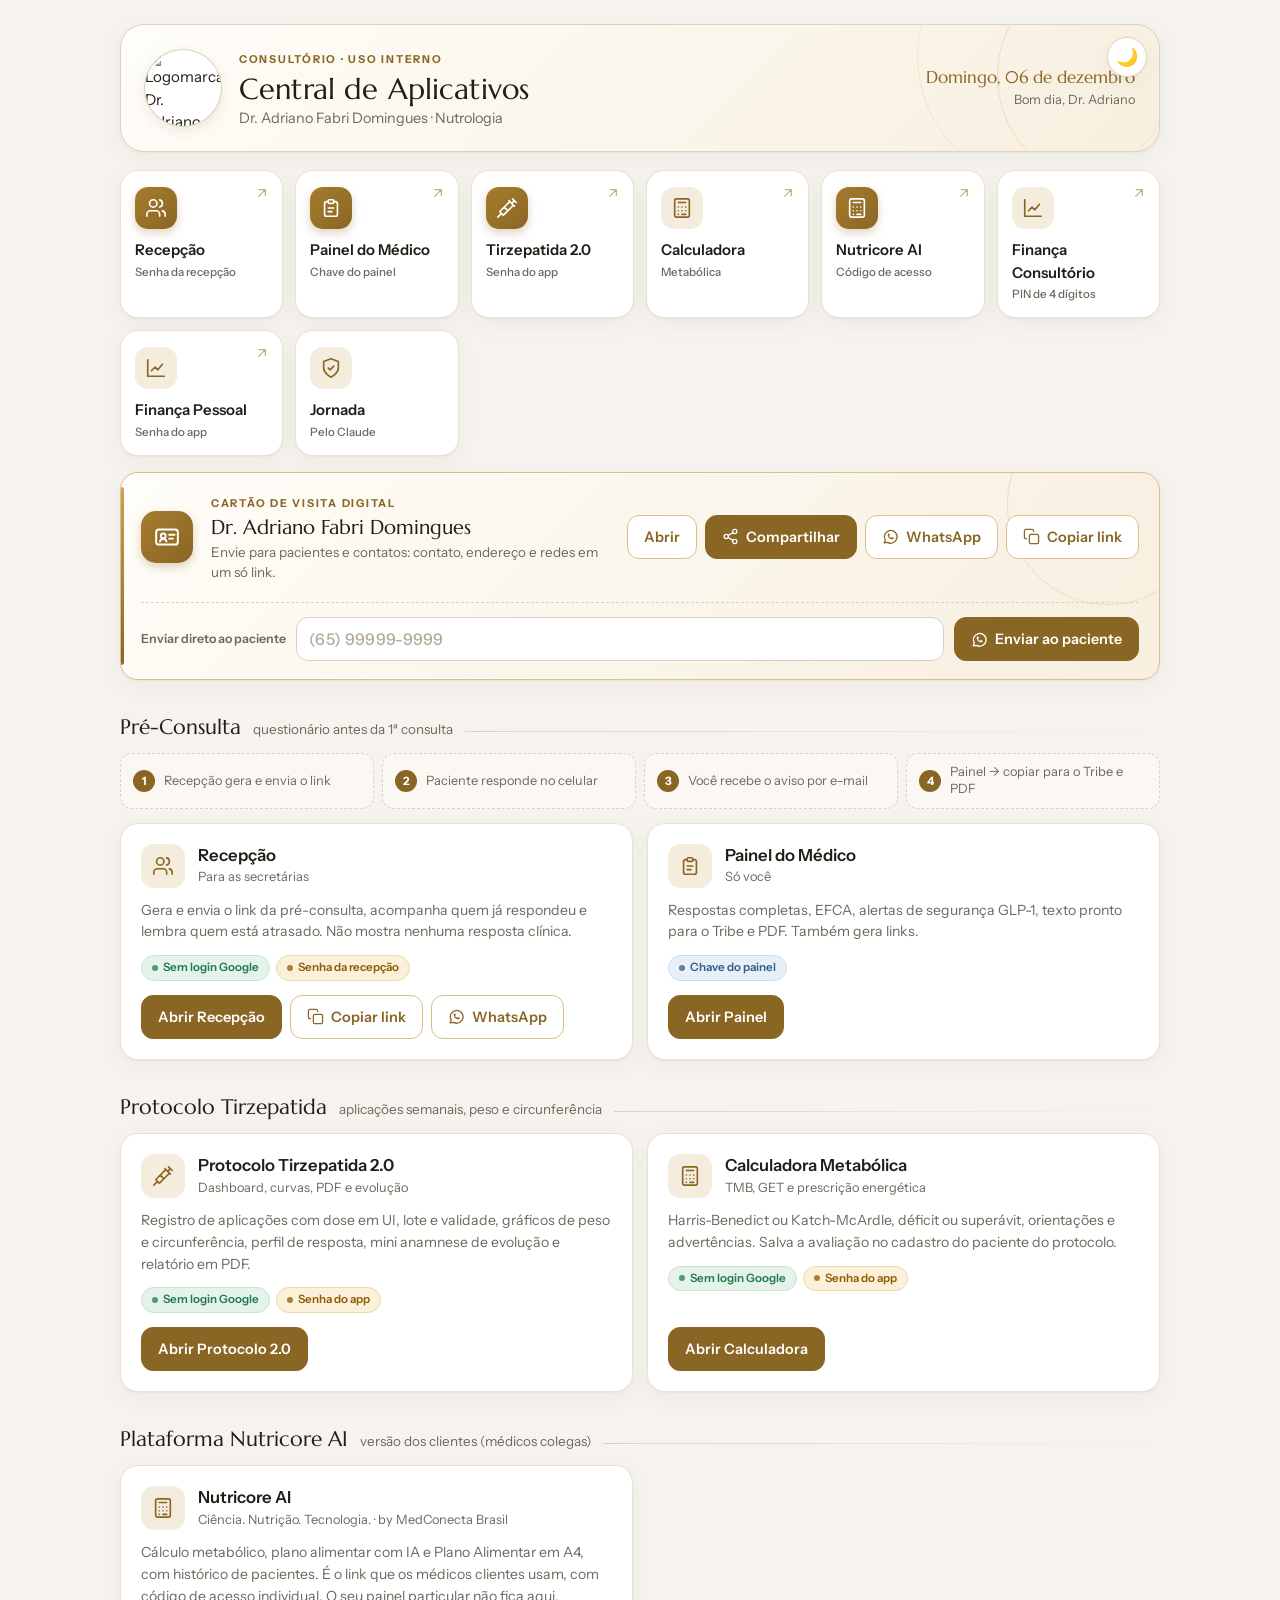
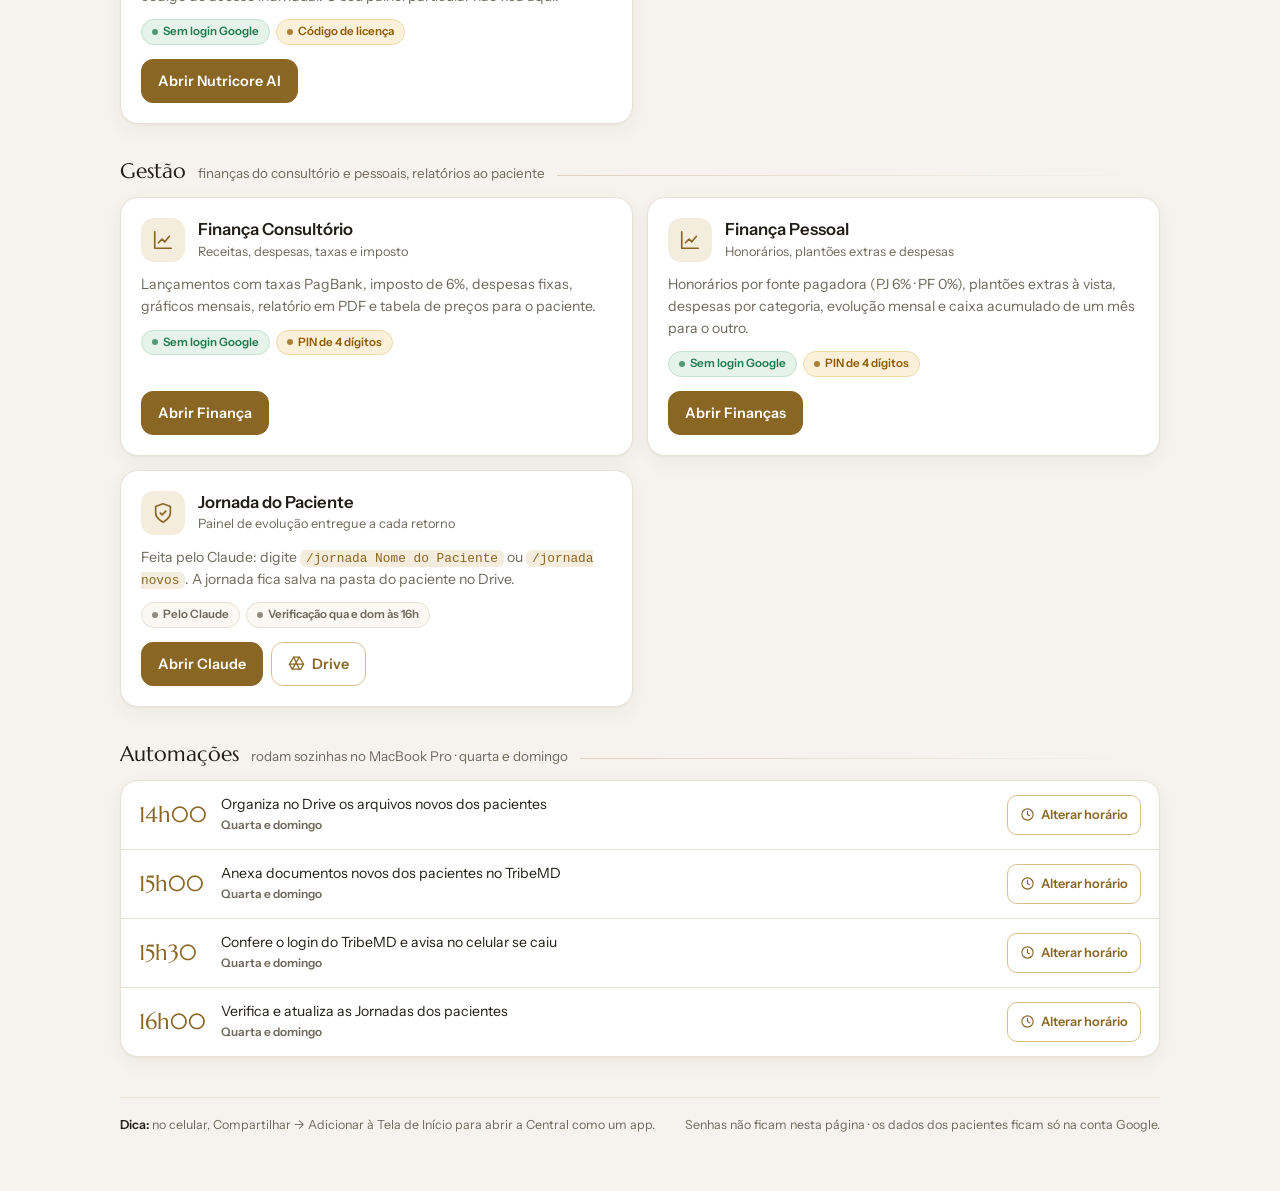
==== index.html @ 343236b6 "Plataforma Nutricore AI (versão dos clientes) em /plataforma/ e cartão na central Co-Authored-By: Cl" ====
<!DOCTYPE html>
<html lang="pt-BR">
<head>
<meta charset="utf-8">
<meta name="viewport" content="width=device-width, initial-scale=1, viewport-fit=cover">
<meta name="robots" content="noindex, nofollow">
<meta name="referrer" content="no-referrer">
<meta name="theme-color" content="#f6f3ee">
<meta name="format-detection" content="telephone=no">
<meta name="apple-mobile-web-app-capable" content="yes">
<meta name="mobile-web-app-capable" content="yes">
<meta name="apple-mobile-web-app-status-bar-style" content="default">
<meta name="apple-mobile-web-app-title" content="Central AD">
<title>Central de Aplicativos · Dr. Adriano Fabri Domingues</title>
<link rel="icon" href="https://adrianofabri.github.io/preconsulta/logo-redonda.png">
<link rel="apple-touch-icon" href="https://adrianofabri.github.io/preconsulta/logo-redonda.png">
<link rel="manifest" href="data:application/manifest+json,%7B%22name%22%3A%22Central%20de%20Aplicativos%20%C2%B7%20Dr.%20Adriano%22%2C%22short_name%22%3A%22Central%20AD%22%2C%22start_url%22%3A%22https%3A%2F%2Fadrianofabri.github.io%2F%22%2C%22scope%22%3A%22https%3A%2F%2Fadrianofabri.github.io%2F%22%2C%22display%22%3A%22standalone%22%2C%22background_color%22%3A%22%23f6f3ee%22%2C%22theme_color%22%3A%22%23f6f3ee%22%2C%22icons%22%3A%5B%7B%22src%22%3A%22https%3A%2F%2Fadrianofabri.github.io%2Fpreconsulta%2Flogo-redonda.png%22%2C%22sizes%22%3A%22512x512%22%2C%22type%22%3A%22image%2Fpng%22%7D%5D%7D">
<link rel="preconnect" href="https://fonts.googleapis.com">
<link rel="preconnect" href="https://fonts.gstatic.com" crossorigin>
<link rel="stylesheet" href="https://fonts.googleapis.com/css2?family=Marcellus&family=Instrument+Sans:wght@400;500;600;700&display=swap">
<style>
:root{--bg:#f6f3ee;--surface:#fff;--surface2:#fbf8f3;--ink:#221d16;--muted:#6f675b;--line:#e8e1d5;--line2:#ddd2bf;
--accent:#8a6624;--accent-d:#6f5019;--accent-soft:#f4ecdc;--gold:#b8913f;--gold-l:#d9c08a;
--ok:#1f7a4d;--ok-soft:#e5f3eb;--info:#2d5f8a;--info-soft:#e8eff6;--warn:#8f5b00;--warn-soft:#fbf0d9;
--f-display:"Marcellus",Georgia,serif;--f-body:"Instrument Sans",system-ui,-apple-system,"Segoe UI",sans-serif;
--r:18px;--sh:0 1px 2px rgba(60,40,10,.04),0 6px 20px rgba(60,40,10,.05);--sh-h:0 2px 4px rgba(60,40,10,.05),0 12px 32px rgba(60,40,10,.09)}
*{box-sizing:border-box}
[hidden]{display:none!important}
html{-webkit-text-size-adjust:100%;scroll-behavior:smooth;scroll-padding-top:16px}
body{margin:0;background:var(--bg);color:var(--ink);font-family:var(--f-body);font-size:15px;line-height:1.5;-webkit-font-smoothing:antialiased;-webkit-tap-highlight-color:transparent}
a{color:inherit}
svg.i{width:22px;height:22px;fill:none;stroke:currentColor;stroke-width:1.8;stroke-linecap:round;stroke-linejoin:round;flex:none}
.wrap{max-width:1080px;margin:0 auto;padding:calc(24px + env(safe-area-inset-top)) calc(20px + env(safe-area-inset-right)) calc(56px + env(safe-area-inset-bottom)) calc(20px + env(safe-area-inset-left))}

/* topo */
.hero{position:relative;display:flex;align-items:center;gap:18px;padding:22px 24px;border-radius:24px;background:linear-gradient(135deg,#fffdf9 0%,#f7efdf 100%);border:1px solid var(--line2);box-shadow:var(--sh);overflow:hidden;overflow:clip}
.hero::after{content:"";position:absolute;right:-60px;top:-60px;width:220px;height:220px;border-radius:50%;border:1px solid rgba(184,145,63,.22);pointer-events:none}
.hero::before{content:"";position:absolute;right:-20px;top:-100px;width:260px;height:260px;border-radius:50%;border:1px solid rgba(184,145,63,.14);pointer-events:none}
.hero img{width:76px;height:76px;border-radius:50%;flex:none;background:#fff;box-shadow:0 0 0 1px var(--line2),0 4px 14px rgba(60,40,10,.10)}
.hero .tx{min-width:0;position:relative;z-index:1}
.eyebrow{font-size:.68rem;font-weight:700;letter-spacing:.16em;text-transform:uppercase;color:var(--accent)}
.hero h1{font:400 1.8rem/1.15 var(--f-display);margin:3px 0 2px;letter-spacing:.005em}
.hero p{margin:0;color:var(--muted);font-size:.9rem}
.hero .dt{margin-left:auto;text-align:right;position:relative;z-index:1;flex:none}
.hero .dt b{display:block;font:400 1.08rem var(--f-display);color:var(--accent)}
.hero .dt span{font-size:.8rem;color:var(--muted)}

/* acesso rápido */
.quick{display:grid;grid-template-columns:repeat(6,minmax(0,1fr));gap:12px;margin:18px 0 6px}
.qt{position:relative;display:flex;flex-direction:column;align-items:flex-start;gap:10px;min-height:118px;padding:16px 14px 14px;border-radius:var(--r);background:var(--surface);border:1px solid var(--line);box-shadow:var(--sh);text-decoration:none;transition:transform .12s ease,box-shadow .15s,border-color .15s}
.qt:hover{border-color:var(--gold-l);box-shadow:var(--sh-h)}
.qt:active{transform:scale(.97)}
.qt .ic{width:42px;height:42px;border-radius:13px;display:grid;place-items:center;background:var(--accent-soft);color:var(--accent)}
.qt.pri .ic{background:linear-gradient(135deg,#a67c2e,#8a6624);color:#fff;box-shadow:0 4px 10px rgba(138,102,36,.28)}
.qt b{font-size:.93rem;font-weight:600;line-height:1.2}
.qt small{display:block;margin-top:2px;font-size:.72rem;color:var(--muted);font-weight:500}
.qt .ar{position:absolute;top:14px;right:12px;width:16px;height:16px;color:#c3ad80}

/* seções */
.sec{margin:34px 0 14px;display:flex;align-items:flex-end;gap:4px 12px;flex-wrap:wrap}
.sec h2{font:400 1.32rem/1.2 var(--f-display);margin:0}
.sec span{color:var(--muted);font-size:.84rem}
.sec::after{content:"";flex:1 1 40px;height:1px;background:linear-gradient(90deg,var(--line2),transparent);margin-bottom:7px;min-width:40px}
.grid{display:grid;grid-template-columns:repeat(2,minmax(0,1fr));gap:14px}
.card{background:var(--surface);border:1px solid var(--line);border-radius:var(--r);padding:20px;display:flex;flex-direction:column;gap:12px;box-shadow:var(--sh);transition:box-shadow .15s,border-color .15s}
.card:hover{border-color:var(--gold-l);box-shadow:var(--sh-h)}
.card .top{display:flex;align-items:center;gap:13px}
.ico{width:44px;height:44px;border-radius:13px;background:var(--accent-soft);color:var(--accent);display:grid;place-items:center;flex:none}
.card h3{margin:0;font-size:1.04rem;font-weight:600;line-height:1.25}
.card .sub{margin:2px 0 0;color:var(--muted);font-size:.8rem}
.card p.d{margin:0;color:var(--muted);font-size:.88rem;line-height:1.55}
.tags{display:flex;flex-wrap:wrap;gap:6px}
.tag{display:inline-flex;align-items:center;gap:5px;font-size:.72rem;font-weight:600;padding:3px 10px;border-radius:999px;border:1px solid}
.tag::before{content:"";width:6px;height:6px;border-radius:50%;background:currentColor;opacity:.75}
.t-free{color:var(--ok);background:var(--ok-soft);border-color:#c4e3d1}
.t-google{color:var(--info);background:var(--info-soft);border-color:#cbdaea}
.t-pin{color:var(--warn);background:var(--warn-soft);border-color:#eedaa9}
.t-who{color:var(--muted);background:var(--surface2);border-color:var(--line)}
.btns{display:flex;flex-wrap:wrap;gap:8px;margin-top:auto;padding-top:2px}
.btn{display:inline-flex;align-items:center;justify-content:center;gap:7px;min-height:44px;text-decoration:none;font:600 .9rem var(--f-body);padding:10px 16px;border-radius:12px;background:var(--accent);color:#fff;border:1px solid var(--accent);cursor:pointer;transition:background .15s,transform .1s;white-space:nowrap}
.btn:hover{background:var(--accent-d)}
.btn:active{transform:scale(.97)}
.btn.ghost{background:var(--surface);color:var(--accent);border-color:var(--gold-l)}
.btn.ghost:hover{background:var(--accent-soft)}
.btn.ok{background:var(--ok);border-color:var(--ok);color:#fff}
.btn svg.i{width:17px;height:17px}
.btn:focus-visible,.qt:focus-visible,.alt:focus-visible{outline:2px solid var(--accent);outline-offset:2px}
code{font-family:ui-monospace,Menlo,monospace;font-size:.8rem;background:var(--accent-soft);color:var(--accent);padding:1px 6px;border-radius:6px;word-break:break-word}

/* cartão digital */
.cartao{position:relative;display:flex;align-items:center;gap:18px;margin:16px 0 0;padding:18px 20px;border-radius:var(--r);background:linear-gradient(135deg,#fffdf9 0%,#f7efdf 100%);border:1px solid var(--gold-l);box-shadow:var(--sh);overflow:hidden;overflow:clip}
.cartao::before{content:"";position:absolute;left:0;top:14px;bottom:14px;width:3px;border-radius:0 3px 3px 0;background:linear-gradient(180deg,#c9a352,#8a6624)}
.cartao::after{content:"";position:absolute;right:-50px;top:-70px;width:200px;height:200px;border-radius:50%;border:1px solid rgba(184,145,63,.22);pointer-events:none}
.cartao .ic{flex:none;width:52px;height:52px;border-radius:15px;display:grid;place-items:center;background:linear-gradient(135deg,#a67c2e,#8a6624);color:#fff;box-shadow:0 4px 10px rgba(138,102,36,.28)}
.cartao .ic svg.i{width:26px;height:26px}
.cartao .tx{flex:1;min-width:0;position:relative;z-index:1}
.cartao h2{font:400 1.25rem/1.2 var(--f-display);margin:2px 0 2px;color:var(--ink)}
.cartao p{margin:0;font-size:.84rem;color:var(--muted)}
.cartao .btns{flex:none;margin:0;padding:0;position:relative;z-index:1}
.cartao{flex-wrap:wrap}
.envio{flex:1 1 100%;display:flex;gap:10px;align-items:center;margin:2px 0 0;padding-top:14px;border-top:1px dashed var(--line2);position:relative;z-index:1}
.envio label{font-size:.78rem;font-weight:600;color:var(--muted);white-space:nowrap}
.envio input{flex:1;min-width:0;min-height:44px;font:500 1rem var(--f-body);padding:10px 12px;border:1px solid var(--line2);border-radius:12px;background:#fff;color:var(--ink);letter-spacing:.02em}
.envio input::placeholder{color:#b5ab9a}
.envio input:focus{outline:2px solid var(--accent);outline-offset:1px}
.envio .btn{flex:none}

/* fluxo */
.fluxo{display:grid;grid-template-columns:repeat(4,minmax(0,1fr));gap:8px;margin:0 0 14px;padding:0;list-style:none;counter-reset:s}
.fluxo li{display:flex;align-items:center;gap:9px;padding:10px 12px;border-radius:12px;background:var(--surface2);border:1px dashed var(--line2);font-size:.8rem;color:var(--muted);line-height:1.3}
.fluxo li::before{counter-increment:s;content:counter(s);flex:none;width:22px;height:22px;border-radius:50%;background:var(--accent);color:#fff;font:700 .72rem/22px var(--f-body);text-align:center}

/* automações */
.auto{background:var(--surface);border:1px solid var(--line);border-radius:var(--r);box-shadow:var(--sh);overflow:hidden}
.ta{display:flex;align-items:center;gap:14px;padding:14px 18px;border-top:1px solid var(--line)}
.ta:first-child{border-top:0}
.ta .hr{flex:none;width:68px;font:400 1.35rem/1 var(--f-display);color:var(--accent)}
.ta .tx{flex:1;min-width:0}
.ta .tx span{display:block;font-size:.88rem;line-height:1.35}
.ta .tx em{display:block;font-style:normal;font-size:.74rem;font-weight:600;color:var(--muted);margin-top:3px}
.alt{flex:none;display:inline-flex;align-items:center;gap:6px;min-height:40px;font:600 .8rem var(--f-body);color:var(--accent);background:var(--surface);border:1px solid var(--gold-l);border-radius:10px;padding:8px 12px;cursor:pointer}
.alt:hover{background:var(--accent-soft)}
.alt svg.i{width:15px;height:15px}

/* painel de ajuste (folha inferior no celular, diálogo no computador) */
.veu{position:fixed;inset:0;background:rgba(34,29,22,.38);backdrop-filter:blur(2px);-webkit-backdrop-filter:blur(2px);z-index:40;opacity:0;transition:opacity .2s}
.veu.on{opacity:1}
.ajuste{position:fixed;left:50%;top:50%;width:min(480px,calc(100vw - 32px));max-height:calc(100vh - 32px);overflow:auto;transform:translate(-50%,-46%);opacity:0;z-index:41;background:var(--surface);border-radius:22px;padding:22px;box-shadow:0 20px 60px rgba(34,29,22,.25);transition:transform .22s ease,opacity .2s}
.ajuste.on{transform:translate(-50%,-50%);opacity:1}
.aj-h{display:flex;align-items:flex-start;gap:12px;margin-bottom:14px}
.aj-h .eyebrow{display:block;margin-bottom:3px}
.aj-h b{font:400 1.1rem/1.3 var(--f-display);display:block}
.aj-x{margin-left:auto;flex:none;width:36px;height:36px;border-radius:50%;border:1px solid var(--line);background:var(--surface2);color:var(--muted);font-size:1.2rem;line-height:1;cursor:pointer}
.aj-row{display:grid;grid-template-columns:1fr 1fr;gap:12px}
.ajuste label.f{font-size:.78rem;font-weight:600;color:var(--muted);display:flex;flex-direction:column;gap:5px}
.ajuste input[type=time],.ajuste select{width:100%;min-height:46px;font:500 1rem var(--f-body);padding:10px 12px;border:1px solid var(--line2);border-radius:12px;background:var(--surface2);color:var(--ink);-webkit-appearance:none;appearance:none}
.ajuste select{background-image:linear-gradient(45deg,transparent 50%,var(--accent) 50%),linear-gradient(135deg,var(--accent) 50%,transparent 50%);background-position:calc(100% - 18px) 20px,calc(100% - 13px) 20px;background-size:5px 5px;background-repeat:no-repeat;padding-right:30px}
.ajuste input:focus,.ajuste select:focus{outline:2px solid var(--accent);outline-offset:1px}
.dias{display:grid;grid-template-columns:repeat(7,minmax(0,1fr));gap:5px;margin-top:12px}
.dias label{position:relative}
.dias input{position:absolute;opacity:0;inset:0;margin:0;cursor:pointer}
.dias span{display:flex;align-items:center;justify-content:center;min-height:40px;border:1px solid var(--line2);border-radius:999px;padding:6px 2px;background:var(--surface2);font-size:.8rem;font-weight:600;color:var(--muted)}
.dias input:checked+span{background:var(--accent);border-color:var(--accent);color:#fff}
.dias input:focus-visible+span{outline:2px solid var(--accent);outline-offset:2px}
.pausa{display:flex;align-items:center;gap:10px;margin-top:14px;padding:12px;border-radius:12px;background:var(--surface2);font-size:.88rem;cursor:pointer}
.pausa input{width:20px;height:20px;accent-color:var(--accent)}
.ajuste .btns{margin-top:16px}
.ajuste .btns .btn{flex:1}
.aj-nota{margin:12px 0 0;font-size:.78rem;color:var(--muted)}
.aj-nota.err{color:#b3261e;font-weight:600}

footer{margin-top:40px;padding-top:18px;border-top:1px solid var(--line);color:var(--muted);font-size:.78rem;display:flex;flex-wrap:wrap;gap:6px 18px;justify-content:space-between}
footer b{color:var(--ink);font-weight:600}
.toast{position:fixed;left:50%;bottom:calc(24px + env(safe-area-inset-bottom));transform:translate(-50%,20px);opacity:0;background:var(--ink);color:#fff;font-size:.88rem;font-weight:600;padding:11px 18px;border-radius:999px;z-index:60;transition:all .22s;pointer-events:none;box-shadow:0 8px 24px rgba(0,0,0,.2)}
.toast.on{transform:translate(-50%,0);opacity:1}

@media (max-width:960px){.quick{grid-template-columns:repeat(3,minmax(0,1fr))}}
@media (max-width:760px){
  .cartao{flex-wrap:wrap;padding:16px;gap:12px 14px;border-radius:16px}
  .cartao .ic{width:46px;height:46px}
  .cartao .tx{flex:1 1 calc(100% - 64px)}
  .cartao .btns{flex:1 1 100%;display:grid;grid-template-columns:1fr 1fr;gap:8px}
  .cartao .btns .btn{width:100%}
  .envio{flex-wrap:wrap;gap:8px}
  .envio label{flex:1 1 100%}
  .envio input{font-size:16px}
  .envio .btn{flex:1 1 100%}
  body{font-size:15.5px}
  .wrap{padding:calc(14px + env(safe-area-inset-top)) calc(14px + env(safe-area-inset-right)) calc(40px + env(safe-area-inset-bottom)) calc(14px + env(safe-area-inset-left))}
  .hero{padding:18px;gap:14px;border-radius:22px;align-items:center}
  .hero img{width:60px;height:60px}
  .hero h1{font-size:1.38rem}
  .hero p{font-size:.8rem}
  .hero .dt{display:none}
  .hero .tx .greet{display:block}
  .quick{grid-template-columns:repeat(2,minmax(0,1fr));gap:10px;margin-top:14px}
  .qt{min-height:104px;padding:14px 12px 12px;border-radius:16px}
  .qt .ic{width:40px;height:40px}
  .grid{grid-template-columns:1fr;gap:12px}
  .card{padding:18px 16px;border-radius:16px}
  .card .btns .btn{flex:1 1 auto}
  .card .btns .btn:first-child{flex-basis:100%}
  .fluxo{grid-template-columns:1fr 1fr}
  .sec{margin:28px 2px 12px}
  .sec h2{font-size:1.22rem}
  .ta{padding:14px;gap:12px;flex-wrap:wrap}
  .ta .hr{width:auto;min-width:58px;font-size:1.25rem}
  .ta .tx{flex:1 1 calc(100% - 90px)}
  .alt{width:100%;justify-content:center;margin-left:70px;width:calc(100% - 70px)}
  .ajuste{left:0;right:0;top:auto;bottom:0;width:100%;max-height:88vh;border-radius:22px 22px 0 0;transform:translateY(100%);opacity:1;padding:10px 18px calc(18px + env(safe-area-inset-bottom))}
  .ajuste::before{content:"";display:block;width:40px;height:5px;border-radius:99px;background:var(--line2);margin:0 auto 14px}
  .ajuste.on{transform:translateY(0)}
  .aj-row{grid-template-columns:1fr}
  footer{flex-direction:column}
}
.greet{display:none;margin-top:6px;font-size:.8rem;color:var(--accent);font-weight:600}
@media (prefers-reduced-motion:reduce){*{transition:none!important;scroll-behavior:auto!important}}
.theme-btn{position:absolute;top:12px;right:12px;z-index:2;width:40px;height:40px;border-radius:50%;border:1px solid var(--line2);background:var(--surface);color:var(--accent);cursor:pointer;display:grid;place-items:center;font-size:18px;line-height:1;box-shadow:var(--sh)}
.theme-btn:hover{background:var(--accent-soft)}
/* Tema escuro MedTech (mesmos tons da Prescrição Metabólica: grafite #111318 / #1C2026, texto #F7F6F2, dourado #C5A46D) */
html[data-theme="dark"]{color-scheme:dark;--bg:#111318;--surface:#1C2026;--surface2:#23272E;--ink:#F7F6F2;--muted:#B4BAC4;--line:#343941;--line2:#4A505A;--accent:#C5A46D;--accent-d:#D8BC8A;--accent-soft:#2D2A24;--gold:#AD863B;--gold-l:#6E5D3F;--ok:#9FD3AC;--ok-soft:#1F3326;--info:#A9C7E2;--info-soft:#1E2B38;--warn:#F3CF85;--warn-soft:#3A3020;--sh:0 1px 2px rgba(0,0,0,.35),0 6px 20px rgba(0,0,0,.28);--sh-h:0 2px 4px rgba(0,0,0,.4),0 12px 32px rgba(0,0,0,.45)}
html[data-theme="dark"] body{background:var(--bg)}
html[data-theme="dark"] .hero,html[data-theme="dark"] .cartao{background:linear-gradient(135deg,#1C2026 0%,#15181D 100%)}
html[data-theme="dark"] .hero img{background:#1C2026}
html[data-theme="dark"] .envio input{background:var(--surface2)}
html[data-theme="dark"] .envio input::placeholder{color:#8A919C}
html[data-theme="dark"] .btn:not(.ghost),html[data-theme="dark"] .fluxo li::before,html[data-theme="dark"] .dias input:checked+span{color:#111318}
html[data-theme="dark"] .t-free{border-color:#2F5A3C}
html[data-theme="dark"] .t-google{border-color:#34506B}
html[data-theme="dark"] .t-pin{border-color:#5E4E2C}
html[data-theme="dark"] .aj-nota.err{color:#F2A6A0}
html[data-theme="dark"] .toast{background:#F7F6F2;color:#111318}
html[data-theme="dark"] .veu{background:rgba(0,0,0,.55)}
</style>
<script>try{var t=localStorage.getItem("central-tema");if(t==="dark")document.documentElement.setAttribute("data-theme","dark")}catch(e){}</script>
</head>
<body>
<svg width="0" height="0" style="position:absolute" aria-hidden="true">
  <symbol id="i-recep" viewBox="0 0 24 24"><path d="M16 21v-2a4 4 0 0 0-4-4H6a4 4 0 0 0-4 4v2"/><circle cx="9" cy="7" r="4"/><path d="M22 21v-2a4 4 0 0 0-3-3.87M16 3.13a4 4 0 0 1 0 7.75"/></symbol>
  <symbol id="i-painel" viewBox="0 0 24 24"><path d="M9 5H7a2 2 0 0 0-2 2v12a2 2 0 0 0 2 2h10a2 2 0 0 0 2-2V7a2 2 0 0 0-2-2h-2"/><rect x="9" y="3" width="6" height="4" rx="1"/><path d="M9 12h6M9 16h4"/></symbol>
  <symbol id="i-tirze" viewBox="0 0 24 24"><path d="m18 2 4 4M17 7l3-3M19 9 8.7 19.3a1 1 0 0 1-1.4 0L4.7 16.7a1 1 0 0 1 0-1.4L15 5M9 11l4 4M5 19l-3 3M14 4l6 6"/></symbol>
  <symbol id="i-calc" viewBox="0 0 24 24"><rect x="4" y="2" width="16" height="20" rx="2"/><path d="M8 6h8M8 11h.01M12 11h.01M16 11h.01M8 15h.01M12 15h.01M16 15h.01M8 19h.01M12 19h4"/></symbol>
  <symbol id="i-fin" viewBox="0 0 24 24"><path d="M3 3v18h18"/><path d="m7 15 4-4 3 3 5-6"/></symbol>
  <symbol id="i-jorn" viewBox="0 0 24 24"><path d="M12 22s8-4 8-10V5l-8-3-8 3v7c0 6 8 10 8 10z"/><path d="m9 12 2 2 4-4"/></symbol>
  <symbol id="i-seta" viewBox="0 0 24 24"><path d="M7 17 17 7M8 7h9v9"/></symbol>
  <symbol id="i-copia" viewBox="0 0 24 24"><rect x="9" y="9" width="13" height="13" rx="2"/><path d="M5 15H4a2 2 0 0 1-2-2V4a2 2 0 0 1 2-2h9a2 2 0 0 1 2 2v1"/></symbol>
  <symbol id="i-wa" viewBox="0 0 24 24"><path d="M3 21l1.65-3.8A9 9 0 1 1 7.9 20.3L3 21"/><path d="M9 10a.5.5 0 0 0 1 0V9a.5.5 0 0 0-1 0v1a5 5 0 0 0 5 5h1a.5.5 0 0 0 0-1h-1a.5.5 0 0 0 0 1"/></symbol>
  <symbol id="i-relogio" viewBox="0 0 24 24"><circle cx="12" cy="12" r="9"/><path d="M12 7v5l3 2"/></symbol>
  <symbol id="i-cartao" viewBox="0 0 24 24"><rect x="2" y="5" width="20" height="14" rx="2.5"/><circle cx="8.5" cy="11" r="2.2"/><path d="M5.5 16c.6-1.5 1.7-2.3 3-2.3s2.4.8 3 2.3M14 10h5M14 13.5h3.5"/></symbol>
  <symbol id="i-share" viewBox="0 0 24 24"><circle cx="18" cy="5" r="3"/><circle cx="6" cy="12" r="3"/><circle cx="18" cy="19" r="3"/><path d="m8.6 13.5 6.8 4M15.4 6.5l-6.8 4"/></symbol>
  <symbol id="i-drive" viewBox="0 0 24 24"><path d="M8 3h8l6 10-4 7H6l-4-7z"/><path d="m8 3 8 17M16 3 6 20M2 13h20"/></symbol>
</svg>

<div class="wrap">

<header class="hero">
  <img src="https://adrianofabri.github.io/preconsulta/logo-redonda.png" alt="Logomarca Dr. Adriano Fabri Domingues" width="76" height="76">
  <div class="tx">
    <span class="eyebrow">Consultório · uso interno</span>
    <h1>Central de Aplicativos</h1>
    <p>Dr. Adriano Fabri Domingues · Nutrologia</p>
    <span class="greet" id="greet-m"></span>
  </div>
  <div class="dt"><b id="data"></b><span id="saud"></span></div>
  <button class="theme-btn" id="theme-toggle" type="button" aria-label="Alternar modo escuro" title="Modo escuro">🌙</button>
</header>

<nav class="quick" aria-label="Acesso rápido">
  <a class="qt pri" href="https://adrianofabri.github.io/preconsulta/recepcao/" target="_blank" rel="noopener"><span class="ic"><svg class="i"><use href="#i-recep"/></svg></span><span><b>Recepção</b><small>Senha da recepção</small></span><svg class="i ar"><use href="#i-seta"/></svg></a>
  <a class="qt pri" href="https://adrianofabri.github.io/pre-consulta/" target="_blank" rel="noopener"><span class="ic"><svg class="i"><use href="#i-painel"/></svg></span><span><b>Painel do Médico</b><small>Chave do painel</small></span><svg class="i ar"><use href="#i-seta"/></svg></a>
  <a class="qt pri" href="tirzepatida/" target="_blank" rel="noopener"><span class="ic"><svg class="i"><use href="#i-tirze"/></svg></span><span><b>Tirzepatida 2.0</b><small>Senha do app</small></span><svg class="i ar"><use href="#i-seta"/></svg></a>
  <a class="qt" href="tirzepatida/calculadora.html" target="_blank" rel="noopener"><span class="ic"><svg class="i"><use href="#i-calc"/></svg></span><span><b>Calculadora</b><small>Metabólica</small></span><svg class="i ar"><use href="#i-seta"/></svg></a>
  <a class="qt pri" href="plataforma/" target="_blank" rel="noopener"><span class="ic"><svg class="i"><use href="#i-calc"/></svg></span><span><b>Nutricore AI</b><small>Código de acesso</small></span><svg class="i ar"><use href="#i-seta"/></svg></a>
  <a class="qt" href="financeiro/" target="_blank" rel="noopener"><span class="ic"><svg class="i"><use href="#i-fin"/></svg></span><span><b>Finança Consultório</b><small>PIN de 4 dígitos</small></span><svg class="i ar"><use href="#i-seta"/></svg></a>
  <a class="qt" href="financas/" target="_blank" rel="noopener"><span class="ic"><svg class="i"><use href="#i-fin"/></svg></span><span><b>Finança Pessoal</b><small>Senha do app</small></span><svg class="i ar"><use href="#i-seta"/></svg></a>
  <a class="qt" href="#jornada"><span class="ic"><svg class="i"><use href="#i-jorn"/></svg></span><span><b>Jornada</b><small>Pelo Claude</small></span></a>
</nav>

<section class="cartao" aria-labelledby="s-cartao">
  <div class="ic"><svg class="i"><use href="#i-cartao"/></svg></div>
  <div class="tx"><span class="eyebrow">Cartão de visita digital</span><h2 id="s-cartao">Dr. Adriano Fabri Domingues</h2><p>Envie para pacientes e contatos: contato, endereço e redes em um só link.</p></div>
  <div class="btns">
    <a class="btn ghost" href="https://adrianofabri.github.io/cartao-dr-adriano/" target="_blank" rel="noopener">Abrir</a>
    <button class="btn" id="sh-cartao" type="button"><svg class="i"><use href="#i-share"/></svg>Compartilhar</button>
    <a class="btn ghost" id="wa-cartao" href="#" target="_blank" rel="noopener"><svg class="i"><use href="#i-wa"/></svg>WhatsApp</a>
    <button class="btn ghost" id="cp-cartao" type="button"><svg class="i"><use href="#i-copia"/></svg><span>Copiar link</span></button>
  </div>
  <form class="envio" id="f-env" autocomplete="off" novalidate>
    <label for="w-pac">Enviar direto ao paciente</label>
    <input id="w-pac" type="tel" inputmode="tel" placeholder="(65) 99999-9999" maxlength="16" aria-describedby="w-dica">
    <button class="btn" type="submit"><svg class="i"><use href="#i-wa"/></svg>Enviar ao paciente</button>
  </form>
</section>

<section aria-labelledby="s-pre">
<div class="sec"><h2 id="s-pre">Pré-Consulta</h2><span>questionário antes da 1ª consulta</span></div>
<ol class="fluxo" aria-label="Fluxo do paciente novo"><li>Recepção gera e envia o link</li><li>Paciente responde no celular</li><li>Você recebe o aviso por e-mail</li><li>Painel → copiar para o Tribe e PDF</li></ol>
<div class="grid">
  <article class="card">
    <div class="top"><div class="ico"><svg class="i"><use href="#i-recep"/></svg></div>
      <div><h3>Recepção</h3><p class="sub">Para as secretárias</p></div></div>
    <p class="d">Gera e envia o link da pré-consulta, acompanha quem já respondeu e lembra quem está atrasado. Não mostra nenhuma resposta clínica.</p>
    <div class="tags"><span class="tag t-free">Sem login Google</span><span class="tag t-pin">Senha da recepção</span></div>
    <div class="btns"><a class="btn" href="https://adrianofabri.github.io/preconsulta/recepcao/" target="_blank" rel="noopener">Abrir Recepção</a><button class="btn ghost" id="cp-recep" type="button"><svg class="i"><use href="#i-copia"/></svg><span>Copiar link</span></button><a class="btn ghost" id="wa-recep" href="#" target="_blank" rel="noopener"><svg class="i"><use href="#i-wa"/></svg>WhatsApp</a></div>
  </article>
  <article class="card">
    <div class="top"><div class="ico"><svg class="i"><use href="#i-painel"/></svg></div>
      <div><h3>Painel do Médico</h3><p class="sub">Só você</p></div></div>
    <p class="d">Respostas completas, EFCA, alertas de segurança GLP-1, texto pronto para o Tribe e PDF. Também gera links.</p>
    <div class="tags"><span class="tag t-google">Chave do painel</span></div>
    <div class="btns"><a class="btn" href="https://adrianofabri.github.io/pre-consulta/" target="_blank" rel="noopener">Abrir Painel</a></div>
  </article>
</div>
</section>

<section aria-labelledby="s-tirze">
<div class="sec"><h2 id="s-tirze">Protocolo Tirzepatida</h2><span>aplicações semanais, peso e circunferência</span></div>
<div class="grid">
  <article class="card">
    <div class="top"><div class="ico"><svg class="i"><use href="#i-tirze"/></svg></div>
      <div><h3>Protocolo Tirzepatida 2.0</h3><p class="sub">Dashboard, curvas, PDF e evolução</p></div></div>
    <p class="d">Registro de aplicações com dose em UI, lote e validade, gráficos de peso e circunferência, perfil de resposta, mini anamnese de evolução e relatório em PDF.</p>
    <div class="tags"><span class="tag t-free">Sem login Google</span><span class="tag t-pin">Senha do app</span></div>
    <div class="btns"><a class="btn" href="tirzepatida/" target="_blank" rel="noopener">Abrir Protocolo 2.0</a></div>
  </article>
  <article class="card">
    <div class="top"><div class="ico"><svg class="i"><use href="#i-calc"/></svg></div>
      <div><h3>Calculadora Metabólica</h3><p class="sub">TMB, GET e prescrição energética</p></div></div>
    <p class="d">Harris-Benedict ou Katch-McArdle, déficit ou superávit, orientações e advertências. Salva a avaliação no cadastro do paciente do protocolo.</p>
    <div class="tags"><span class="tag t-free">Sem login Google</span><span class="tag t-pin">Senha do app</span></div>
    <div class="btns"><a class="btn" href="tirzepatida/calculadora.html" target="_blank" rel="noopener">Abrir Calculadora</a></div>
  </article>
</div>
</section>

<section aria-labelledby="s-nutri">
<div class="sec"><h2 id="s-nutri">Plataforma Nutricore AI</h2><span>versão dos clientes (médicos colegas)</span></div>
<div class="grid">
  <article class="card">
    <div class="top"><div class="ico"><svg class="i"><use href="#i-calc"/></svg></div>
      <div><h3>Nutricore AI</h3><p class="sub">Ciência. Nutrição. Tecnologia. · by MedConecta Brasil</p></div></div>
    <p class="d">Cálculo metabólico, plano alimentar com IA e Plano Alimentar em A4, com histórico de pacientes. É o link que os médicos clientes usam, com código de acesso individual. O seu painel particular não fica aqui.</p>
    <div class="tags"><span class="tag t-free">Sem login Google</span><span class="tag t-pin">Código de licença</span></div>
    <div class="btns"><a class="btn" href="plataforma/" target="_blank" rel="noopener">Abrir Nutricore AI</a></div>
  </article>
</div>
</section>

<section aria-labelledby="s-gest">
<div class="sec"><h2 id="s-gest">Gestão</h2><span>finanças do consultório e pessoais, relatórios ao paciente</span></div>
<div class="grid">
  <article class="card">
    <div class="top"><div class="ico"><svg class="i"><use href="#i-fin"/></svg></div>
      <div><h3>Finança Consultório</h3><p class="sub">Receitas, despesas, taxas e imposto</p></div></div>
    <p class="d">Lançamentos com taxas PagBank, imposto de 6%, despesas fixas, gráficos mensais, relatório em PDF e tabela de preços para o paciente.</p>
    <div class="tags"><span class="tag t-free">Sem login Google</span><span class="tag t-pin">PIN de 4 dígitos</span></div>
    <div class="btns"><a class="btn" href="financeiro/" target="_blank" rel="noopener">Abrir Finança</a></div>
  </article>
  <article class="card">
    <div class="top"><div class="ico"><svg class="i"><use href="#i-fin"/></svg></div>
      <div><h3>Finança Pessoal</h3><p class="sub">Honorários, plantões extras e despesas</p></div></div>
    <p class="d">Honorários por fonte pagadora (PJ 6% · PF 0%), plantões extras à vista, despesas por categoria, evolução mensal e caixa acumulado de um mês para o outro.</p>
    <div class="tags"><span class="tag t-free">Sem login Google</span><span class="tag t-pin">PIN de 4 dígitos</span></div>
    <div class="btns"><a class="btn" href="financas/" target="_blank" rel="noopener">Abrir Finanças</a></div>
  </article>
  <article class="card" id="jornada">
    <div class="top"><div class="ico"><svg class="i"><use href="#i-jorn"/></svg></div>
      <div><h3>Jornada do Paciente</h3><p class="sub">Painel de evolução entregue a cada retorno</p></div></div>
    <p class="d">Feita pelo Claude: digite <code>/jornada Nome do Paciente</code> ou <code>/jornada novos</code>. A jornada fica salva na pasta do paciente no Drive.</p>
    <div class="tags"><span class="tag t-who">Pelo Claude</span><span class="tag t-who">Verificação qua e dom às 16h</span></div>
    <div class="btns"><a class="btn" href="https://claude.ai" target="_blank" rel="noopener">Abrir Claude</a><a class="btn ghost" href="https://drive.google.com/drive/my-drive" target="_blank" rel="noopener"><svg class="i"><use href="#i-drive"/></svg>Drive</a></div>
  </article>
</div>
</section>

<section aria-labelledby="s-auto">
<div class="sec"><h2 id="s-auto">Automações</h2><span>rodam sozinhas no MacBook Pro · quarta e domingo</span></div>
<div class="auto">
  <div class="ta" data-nome="Organizar Drive dos pacientes" data-h="14:00"><div class="hr">14h00</div><div class="tx"><span>Organiza no Drive os arquivos novos dos pacientes</span><em>Quarta e domingo</em></div></div>
  <div class="ta" data-nome="Anexar documentos novos dos pacientes no TribeMD" data-h="15:00"><div class="hr">15h00</div><div class="tx"><span>Anexa documentos novos dos pacientes no TribeMD</span><em>Quarta e domingo</em></div></div>
  <div class="ta" data-nome="Verificação do login do TribeMD (aviso no celular se estiver deslogado)" data-h="15:30"><div class="hr">15h30</div><div class="tx"><span>Confere o login do TribeMD e avisa no celular se caiu</span><em>Quarta e domingo</em></div></div>
  <div class="ta" data-nome="Verificação da Jornada do Paciente (quarta e domingo)" data-h="16:00"><div class="hr">16h00</div><div class="tx"><span>Verifica e atualiza as Jornadas dos pacientes</span><em>Quarta e domingo</em></div></div>
</div>
</section>

<footer>
  <span><b>Dica:</b> no celular, Compartilhar → Adicionar à Tela de Início para abrir a Central como um app.</span>
  <span>Senhas não ficam nesta página · os dados dos pacientes ficam só na conta Google.</span>
</footer>
</div>

<div class="veu" id="veu" hidden></div>
<div class="ajuste" id="ajuste" role="dialog" aria-modal="true" aria-labelledby="aj-nome" hidden>
  <div class="aj-h"><div><span class="eyebrow">Alterar automação</span><b id="aj-nome"></b></div><button class="aj-x" id="aj-x" type="button" aria-label="Fechar">×</button></div>
  <div class="aj-row">
    <label class="f">Novo horário<input type="time" id="aj-h"></label>
    <label class="f">Dias
      <select id="aj-d">
        <option value="todos">Todos os dias</option>
        <option value="uteis">Segunda a sexta</option>
        <option value="uteis-sab">Segunda a sábado</option>
        <option value="pers">Escolher dias…</option>
      </select>
    </label>
  </div>
  <div class="dias" id="aj-dias" hidden>
    <label><input type="checkbox" value="segunda"><span>Seg</span></label><label><input type="checkbox" value="terça"><span>Ter</span></label><label><input type="checkbox" value="quarta"><span>Qua</span></label><label><input type="checkbox" value="quinta"><span>Qui</span></label><label><input type="checkbox" value="sexta"><span>Sex</span></label><label><input type="checkbox" value="sábado"><span>Sáb</span></label><label><input type="checkbox" value="domingo"><span>Dom</span></label>
  </div>
  <label class="pausa"><input type="checkbox" id="aj-pausar"> Pausar esta automação</label>
  <div class="btns"><button class="btn" id="aj-ok" type="button">Pedir alteração ao Claude</button></div>
  <p class="aj-nota" id="aj-nota">Abre o Claude com o pedido pronto; é só enviar. O horário aqui na Central é atualizado depois.</p>
</div>
<div class="toast" id="toast" role="status" aria-live="polite"></div>

<script>
(function(){
  var $=function(id){return document.getElementById(id)};
  var toastT;
  function toast(t){var e=$("toast");e.textContent=t;e.classList.add("on");clearTimeout(toastT);toastT=setTimeout(function(){e.classList.remove("on")},2000)}

  /* saudação e data */
  var d=new Date(),h=d.getHours(),saud=(h<12?"Bom dia":h<18?"Boa tarde":"Boa noite")+", Dr. Adriano";
  var dataTxt=d.toLocaleDateString("pt-BR",{weekday:"long",day:"2-digit",month:"long"});
  $("data").textContent=dataTxt.charAt(0).toUpperCase()+dataTxt.slice(1); $("saud").textContent=saud;
  $("greet-m").textContent=saud+" · "+dataTxt;

  /* copiar link da recepção / WhatsApp */
  var url="https://adrianofabri.github.io/preconsulta/recepcao/",cb=$("cp-recep");
  $("wa-recep").href="https://wa.me/?text="+encodeURIComponent("Link da Recepção (pré-consulta): "+url);
  cb.onclick=function(){
    function ok(){toast("Link da Recepção copiado");var s=cb.querySelector("span");s.textContent="Copiado ✓";setTimeout(function(){s.textContent="Copiar link"},1800)}
    function fb(){var t=document.createElement("textarea");t.value=url;t.setAttribute("readonly","");t.style.cssText="position:fixed;top:0;left:0;opacity:0";document.body.appendChild(t);t.select();t.setSelectionRange(0,url.length);var r=false;try{r=document.execCommand("copy")}catch(e){}t.remove();r?ok():toast("Não foi possível copiar")}
    if(navigator.clipboard&&window.isSecureContext){navigator.clipboard.writeText(url).then(ok,fb)}else fb();
  };

  /* cartão digital: compartilhar */
  var urlC="https://adrianofabri.github.io/cartao-dr-adriano/",txtC="Cartão digital do Dr. Adriano Fabri Domingues · Nutrologia ";
  $("wa-cartao").href="https://wa.me/?text="+encodeURIComponent(txtC+urlC);
  function copiarC(btn){
    function ok(){toast("Link do cartão copiado");if(btn){var s=btn.querySelector("span");if(s){s.textContent="Copiado ✓";setTimeout(function(){s.textContent="Copiar link"},1800)}}}
    function fb(){var t=document.createElement("textarea");t.value=urlC;t.setAttribute("readonly","");t.style.cssText="position:fixed;top:0;left:0;opacity:0";document.body.appendChild(t);t.select();t.setSelectionRange(0,urlC.length);var r=false;try{r=document.execCommand("copy")}catch(e){}t.remove();r?ok():toast("Não foi possível copiar")}
    if(navigator.clipboard&&window.isSecureContext){navigator.clipboard.writeText(urlC).then(ok,fb)}else fb();
  }
  $("cp-cartao").onclick=function(){copiarC(this)};
  $("sh-cartao").onclick=function(){
    if(navigator.share){navigator.share({title:"Dr. Adriano Fabri Domingues",text:txtC.trim(),url:urlC}).catch(function(e){if(e&&e.name!=="AbortError")copiarC($("cp-cartao"))})}
    else copiarC($("cp-cartao"));
  };

  /* cartão: enviar direto ao WhatsApp do paciente */
  var wIn=$("w-pac");
  function soDig(s){var x=String(s||"").replace(/\D/g,"");if(x.length>11&&x.indexOf("55")===0)x=x.slice(2);return x.slice(0,11)}
  wIn.addEventListener("input",function(){
    var x=soDig(this.value),f=x;
    if(x.length>2)f="("+x.slice(0,2)+") "+x.slice(2);
    if(x.length>6)f="("+x.slice(0,2)+") "+(x.length===11?x.slice(2,7)+"-"+x.slice(7):x.slice(2,6)+"-"+x.slice(6));
    this.value=f;
  });
  $("f-env").addEventListener("submit",function(e){
    e.preventDefault();
    var x=soDig(wIn.value);
    if(x.length!==10&&x.length!==11){toast("Confira o número: DDD + celular");wIn.focus();return}
    window.open("https://wa.me/55"+x+"?text="+encodeURIComponent(txtC+urlC),"_blank","noopener");
    wIn.value="";toast("Abrindo o WhatsApp do paciente…");
  });

  /* automações */
  var box=$("ajuste"),veu=$("veu"),atual=null,nota=$("aj-nota"),NOTA=nota.textContent;
  function abrir(c){
    atual=c;$("aj-nome").textContent=c.dataset.nome;$("aj-h").value=c.dataset.h;$("aj-d").value="todos";$("aj-dias").hidden=true;$("aj-pausar").checked=false;
    [].forEach.call(document.querySelectorAll("#aj-dias input"),function(i){i.checked=false});
    nota.textContent=NOTA;nota.className="aj-nota";
    veu.hidden=false;box.hidden=false;requestAnimationFrame(function(){veu.classList.add("on");box.classList.add("on")});
    document.body.style.overflow="hidden";setTimeout(function(){$("aj-h").focus({preventScroll:true})},250);
  }
  function fechar(){veu.classList.remove("on");box.classList.remove("on");document.body.style.overflow="";setTimeout(function(){veu.hidden=true;box.hidden=true},220);if(atual&&atual._btn)atual._btn.focus({preventScroll:true})}
  [].forEach.call(document.querySelectorAll(".auto .ta"),function(c){
    var b=document.createElement("button");b.type="button";b.className="alt";b.innerHTML='<svg class="i"><use href="#i-relogio"/></svg>Alterar horário';
    b.onclick=function(){abrir(c)};c._btn=b;c.appendChild(b);
  });
  $("aj-d").onchange=function(){$("aj-dias").hidden=this.value!=="pers"};
  $("aj-x").onclick=fechar; veu.onclick=fechar;
  document.addEventListener("keydown",function(e){if(e.key==="Escape"&&!box.hidden)fechar()});
  $("aj-ok").onclick=function(){
    if(!atual)return;var nome=atual.dataset.nome,msg;
    if($("aj-pausar").checked){msg="Quero pausar a tarefa agendada \""+nome+"\" que roda no MacBook Pro, até eu pedir para reativar."}
    else{var hr=$("aj-h").value||atual.dataset.h,sel=$("aj-d").value,dias;
      if(sel==="todos")dias="todos os dias";else if(sel==="uteis")dias="de segunda a sexta";else if(sel==="uteis-sab")dias="de segunda a sábado";
      else{var v=[].map.call(document.querySelectorAll("#aj-dias input:checked"),function(i){return i.value});
        if(!v.length){nota.textContent="Escolha pelo menos um dia.";nota.className="aj-nota err";return}
        dias="nos dias "+(v.length>1?v.slice(0,-1).join(", ")+" e "+v[v.length-1]:v[0])}
      msg="Quero alterar a tarefa agendada \""+nome+"\" que roda no MacBook Pro: passar a rodar "+dias+" às "+hr.replace(":","h")+" (horário de Cuiabá). Depois, atualize também o horário na Central de Aplicativos (adrianofabri.github.io)."}
    window.open("https://claude.ai/new?q="+encodeURIComponent(msg),"_blank","noopener");fechar();
  };
})();
</script>
<script>
(function(){var b=document.getElementById("theme-toggle");if(!b)return;
function apply(d){if(d)document.documentElement.setAttribute("data-theme","dark");else document.documentElement.removeAttribute("data-theme");b.textContent=d?"☀️":"🌙";b.title=d?"Modo claro":"Modo escuro";var m=document.querySelector('meta[name="theme-color"]');if(m)m.setAttribute("content",d?"#111318":"#f6f3ee");}
apply(document.documentElement.getAttribute("data-theme")==="dark");
b.addEventListener("click",function(){var d=document.documentElement.getAttribute("data-theme")!=="dark";apply(d);try{localStorage.setItem("central-tema",d?"dark":"light")}catch(e){}});
})();
</script>
</body>
</html>
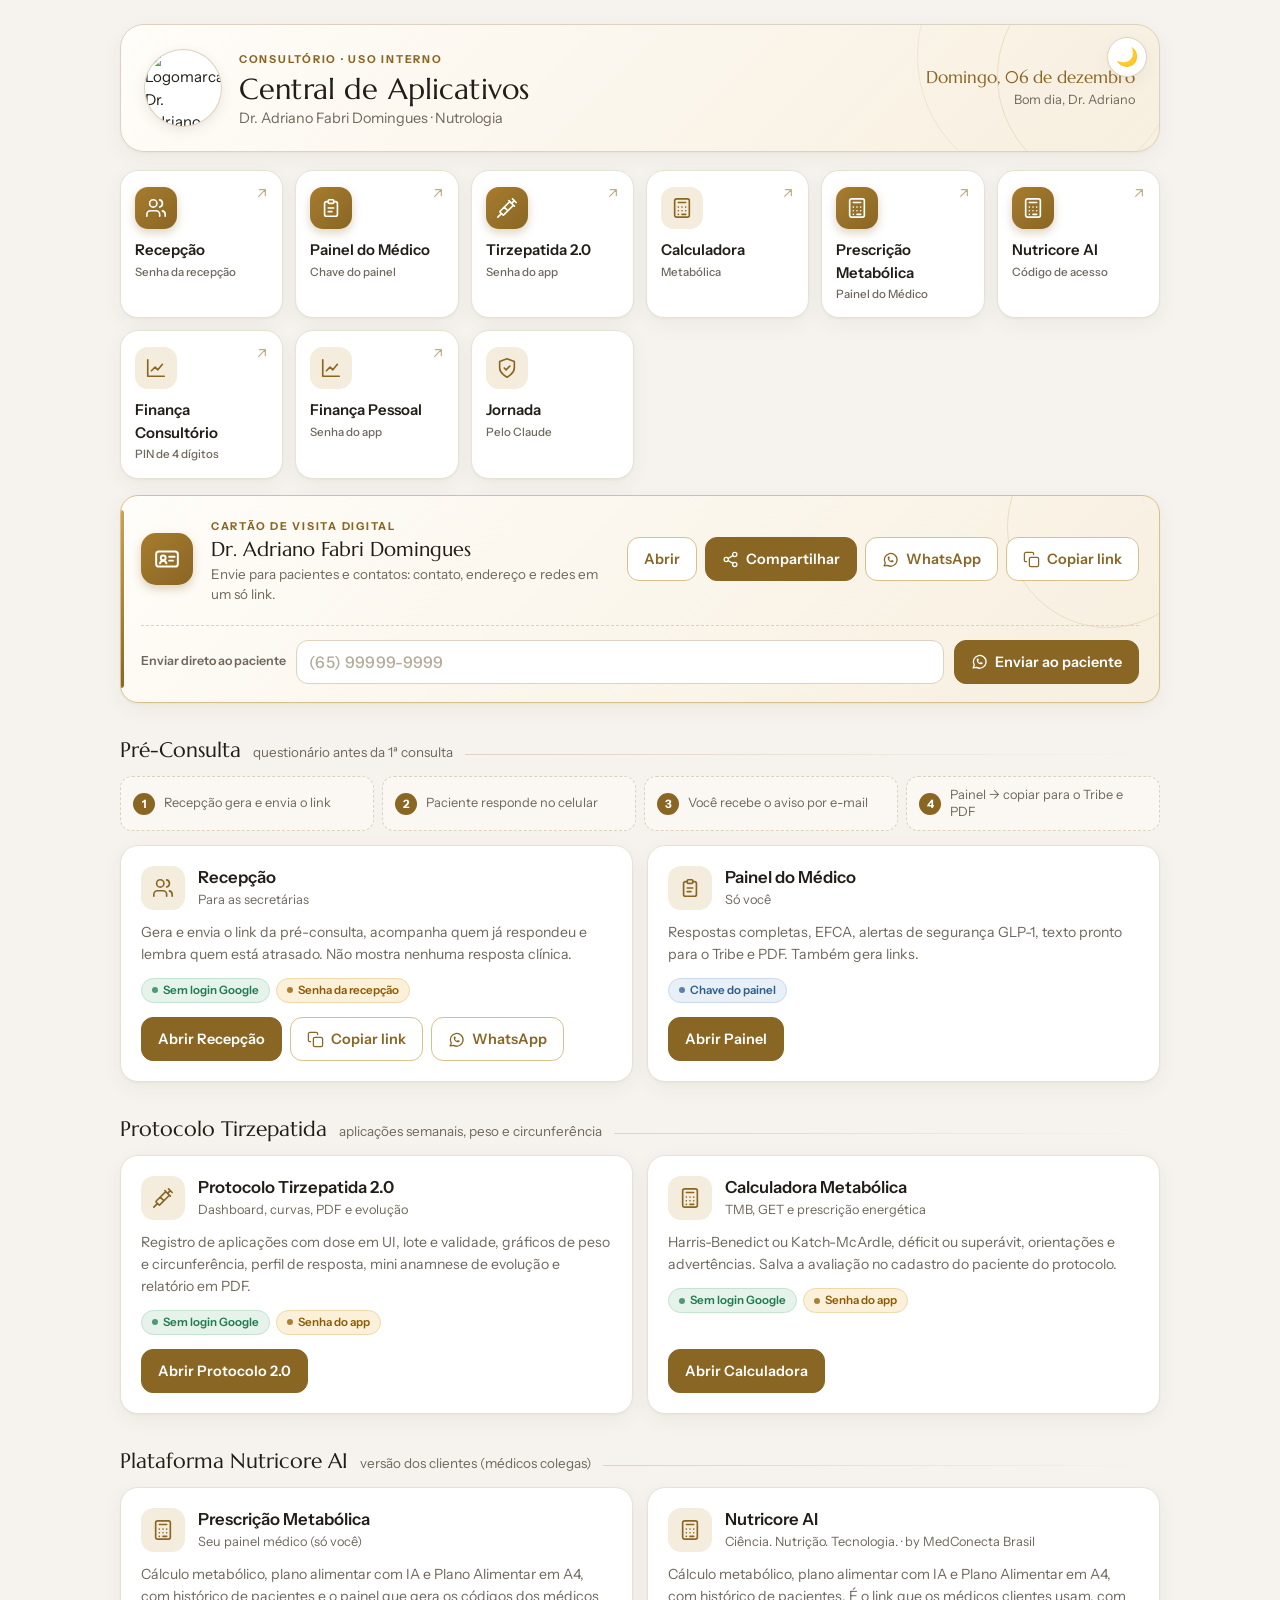
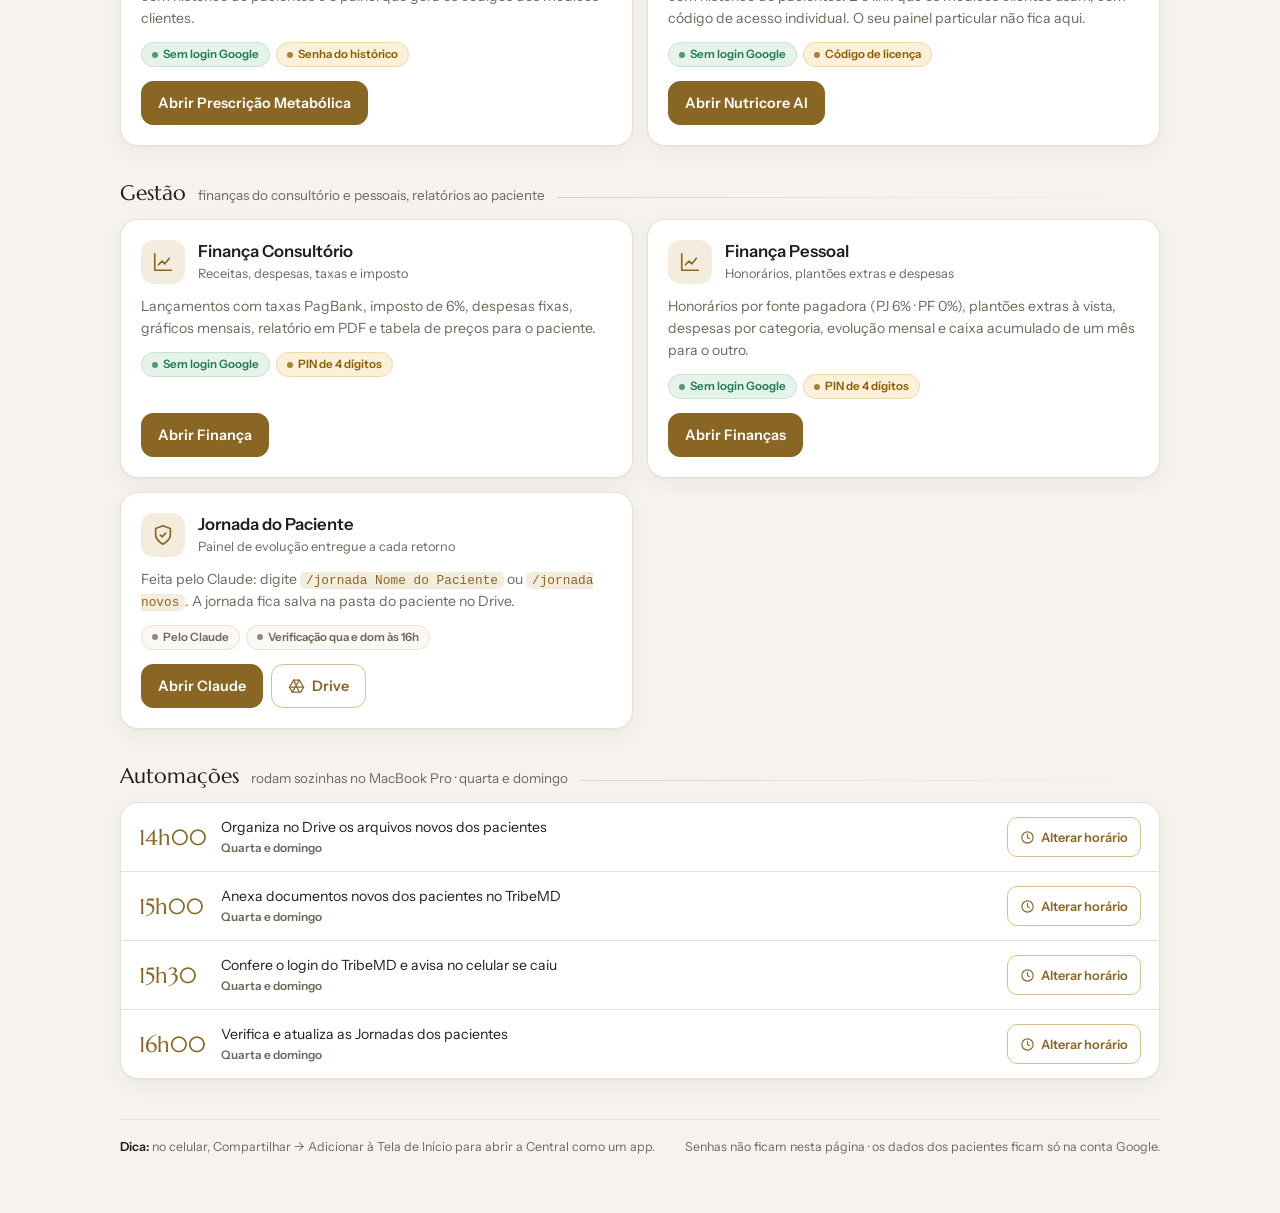
==== commit 8646ec8f: "Prescrição Metabólica (painel do médico) em /prescricao-metabolica/ e cartão na central Co-Authored-" ====
--- a/index.html
+++ b/index.html
@@ -250,6 +250,7 @@
   <a class="qt pri" href="https://adrianofabri.github.io/pre-consulta/" target="_blank" rel="noopener"><span class="ic"><svg class="i"><use href="#i-painel"/></svg></span><span><b>Painel do Médico</b><small>Chave do painel</small></span><svg class="i ar"><use href="#i-seta"/></svg></a>
   <a class="qt pri" href="tirzepatida/" target="_blank" rel="noopener"><span class="ic"><svg class="i"><use href="#i-tirze"/></svg></span><span><b>Tirzepatida 2.0</b><small>Senha do app</small></span><svg class="i ar"><use href="#i-seta"/></svg></a>
   <a class="qt" href="tirzepatida/calculadora.html" target="_blank" rel="noopener"><span class="ic"><svg class="i"><use href="#i-calc"/></svg></span><span><b>Calculadora</b><small>Metabólica</small></span><svg class="i ar"><use href="#i-seta"/></svg></a>
+  <a class="qt pri" href="prescricao-metabolica/" target="_blank" rel="noopener"><span class="ic"><svg class="i"><use href="#i-calc"/></svg></span><span><b>Prescrição Metabólica</b><small>Painel do Médico</small></span><svg class="i ar"><use href="#i-seta"/></svg></a>
   <a class="qt pri" href="plataforma/" target="_blank" rel="noopener"><span class="ic"><svg class="i"><use href="#i-calc"/></svg></span><span><b>Nutricore AI</b><small>Código de acesso</small></span><svg class="i ar"><use href="#i-seta"/></svg></a>
   <a class="qt" href="financeiro/" target="_blank" rel="noopener"><span class="ic"><svg class="i"><use href="#i-fin"/></svg></span><span><b>Finança Consultório</b><small>PIN de 4 dígitos</small></span><svg class="i ar"><use href="#i-seta"/></svg></a>
   <a class="qt" href="financas/" target="_blank" rel="noopener"><span class="ic"><svg class="i"><use href="#i-fin"/></svg></span><span><b>Finança Pessoal</b><small>Senha do app</small></span><svg class="i ar"><use href="#i-seta"/></svg></a>
@@ -316,6 +317,13 @@
 <section aria-labelledby="s-nutri">
 <div class="sec"><h2 id="s-nutri">Plataforma Nutricore AI</h2><span>versão dos clientes (médicos colegas)</span></div>
 <div class="grid">
+  <article class="card">
+    <div class="top"><div class="ico"><svg class="i"><use href="#i-calc"/></svg></div>
+      <div><h3>Prescrição Metabólica</h3><p class="sub">Seu painel médico (só você)</p></div></div>
+    <p class="d">Cálculo metabólico, plano alimentar com IA e Plano Alimentar em A4, com histórico de pacientes e o painel que gera os códigos dos médicos clientes.</p>
+    <div class="tags"><span class="tag t-free">Sem login Google</span><span class="tag t-pin">Senha do histórico</span></div>
+    <div class="btns"><a class="btn" href="prescricao-metabolica/" target="_blank" rel="noopener">Abrir Prescrição Metabólica</a></div>
+  </article>
   <article class="card">
     <div class="top"><div class="ico"><svg class="i"><use href="#i-calc"/></svg></div>
       <div><h3>Nutricore AI</h3><p class="sub">Ciência. Nutrição. Tecnologia. · by MedConecta Brasil</p></div></div>
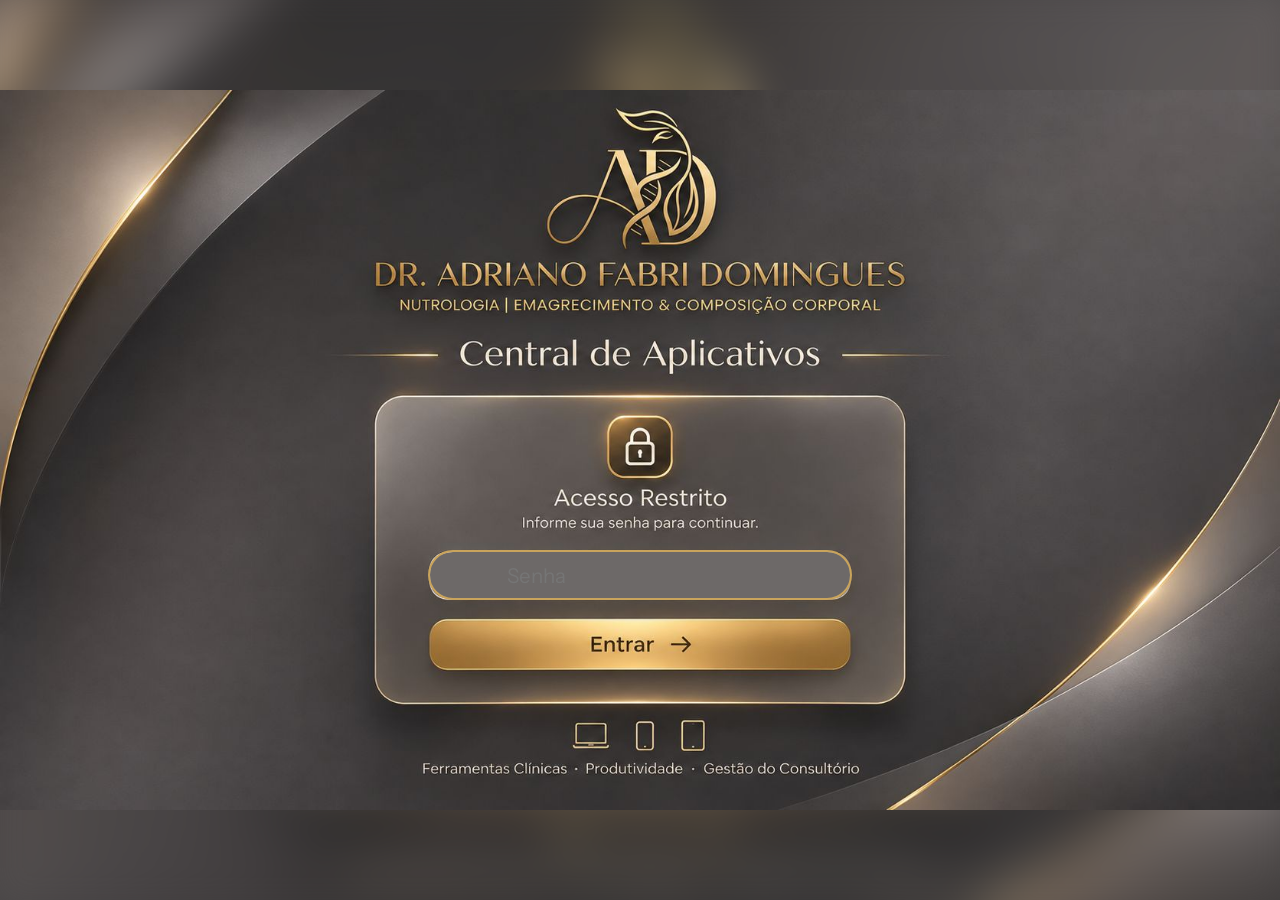
==== commit ee132387: "Central: página de acesso restrito com senha e imagem Co-Authored-By: Claude Sonnet 5.5 <noreply@ant" ====
--- a/index.html
+++ b/index.html
@@ -212,9 +212,30 @@
 html[data-theme="dark"] .toast{background:#F7F6F2;color:#111318}
 html[data-theme="dark"] .veu{background:rgba(0,0,0,.55)}
 </style>
+<script>try{if(sessionStorage.getItem("central-ok")!=="1")document.documentElement.setAttribute("data-lock","1")}catch(e){document.documentElement.setAttribute("data-lock","1")}</script>
 <script>try{var t=localStorage.getItem("central-tema");if(t==="dark")document.documentElement.setAttribute("data-theme","dark")}catch(e){}</script>
+<style id="gate-css">
+html[data-lock="1"] body>*:not(#gate):not(script):not(style){display:none!important}
+#gate{display:none;position:fixed;inset:0;z-index:9999;overflow:auto;background:#3b3a3a}
+html[data-lock="1"] #gate{display:block}
+.gate-bg{position:fixed;inset:-30px;background:url("central-acesso.jpg") center/cover no-repeat;filter:blur(26px)}
+.gate-stage{position:relative;width:min(100vw,calc(100dvh*1672/941));aspect-ratio:1672/941;margin:0 auto;background:url("central-acesso.jpg") center/100% 100% no-repeat;top:max(0px,calc((100dvh - min(100vw,calc(100dvh*1672/941))*941/1672)/2))}
+.gate-in{position:absolute;left:33.6%;width:32.8%;top:64.2%;height:6.4%;border:0;border-radius:999px;padding:0 6%;font:inherit;font-size:clamp(13px,1.6vw,22px);color:#fff;background:#6d6968;outline:2px solid transparent;box-sizing:border-box}
+.gate-in:focus{outline-color:#c9a45c}
+.gate-btn{position:absolute;left:33.6%;width:32.8%;top:73.5%;height:6.7%;border:0;border-radius:999px;background:transparent;cursor:pointer;font-size:0}
+.gate-msg{position:absolute;left:25%;width:50%;top:81.8%;text-shadow:0 1px 3px #000;text-align:center;font-size:clamp(12px,1.3vw,18px);color:#f0d9a0;min-height:1.4em}
+@media (max-aspect-ratio:1/1){.gate-stage{width:170vw;margin-left:-35vw;top:calc((100dvh - 170vw*941/1672)/2)}.gate-in{font-size:max(15px,2.6vw)}.gate-msg{left:20%;width:60%;font-size:max(13px,2.4vw)}}
+</style>
 </head>
 <body>
+<section id="gate" aria-label="Acesso restrito">
+  <div class="gate-bg" aria-hidden="true"></div>
+  <div class="gate-stage" role="img" aria-label="Central de Aplicativos, Dr. Adriano Fabri Domingues. Acesso restrito.">
+    <form id="gate-form" autocomplete="off"><input id="gate-pass" class="gate-in" type="password" inputmode="numeric" autocomplete="off" aria-label="Senha" placeholder="Senha"><button class="gate-btn" type="submit" aria-label="Entrar">Entrar</button></form>
+    <div class="gate-msg" id="gate-msg" aria-live="polite"></div>
+  </div>
+</section>
+
 <svg width="0" height="0" style="position:absolute" aria-hidden="true">
   <symbol id="i-recep" viewBox="0 0 24 24"><path d="M16 21v-2a4 4 0 0 0-4-4H6a4 4 0 0 0-4 4v2"/><circle cx="9" cy="7" r="4"/><path d="M22 21v-2a4 4 0 0 0-3-3.87M16 3.13a4 4 0 0 1 0 7.75"/></symbol>
   <symbol id="i-painel" viewBox="0 0 24 24"><path d="M9 5H7a2 2 0 0 0-2 2v12a2 2 0 0 0 2 2h10a2 2 0 0 0 2-2V7a2 2 0 0 0-2-2h-2"/><rect x="9" y="3" width="6" height="4" rx="1"/><path d="M9 12h6M9 16h4"/></symbol>
@@ -489,5 +510,24 @@
 b.addEventListener("click",function(){var d=document.documentElement.getAttribute("data-theme")!=="dark";apply(d);try{localStorage.setItem("central-tema",d?"dark":"light")}catch(e){}});
 })();
 </script>
+<script>
+(function(){
+  var HASH="f97de99b354da4e4cc62a3b60b3f01388b59cb8e3ea27561b9eafe5f0fe6151b", SALT="central-medtech-v1:", tent=0, trava=0;
+  var f=document.getElementById("gate-form"), p=document.getElementById("gate-pass"), m=document.getElementById("gate-msg");
+  function hex(buf){return Array.prototype.map.call(new Uint8Array(buf),function(b){return ("0"+b.toString(16)).slice(-2)}).join("")}
+  function liberar(){try{sessionStorage.setItem("central-ok","1")}catch(e){} document.documentElement.removeAttribute("data-lock"); p.value=""}
+  f.addEventListener("submit",function(e){
+    e.preventDefault();
+    if(Date.now()<trava){m.textContent="Aguarde alguns segundos e tente de novo.";return}
+    var v=String(p.value||"").trim(); if(!v){m.textContent="Digite a senha.";p.focus();return}
+    if(!window.crypto||!crypto.subtle){m.textContent="Navegador sem suporte. Use Safari ou Chrome atualizados.";return}
+    crypto.subtle.digest("SHA-256",new TextEncoder().encode(SALT+v)).then(function(d){
+      if(hex(d)===HASH){m.textContent="";liberar()}
+      else{tent++;p.value="";m.textContent="Senha incorreta.";if(tent>=5){trava=Date.now()+30000;tent=0;m.textContent="Muitas tentativas. Aguarde 30 segundos."}p.focus()}
+    });
+  });
+  if(document.documentElement.getAttribute("data-lock")==="1")setTimeout(function(){try{p.focus()}catch(e){}},300);
+})();
+</script>
 </body>
 </html>
